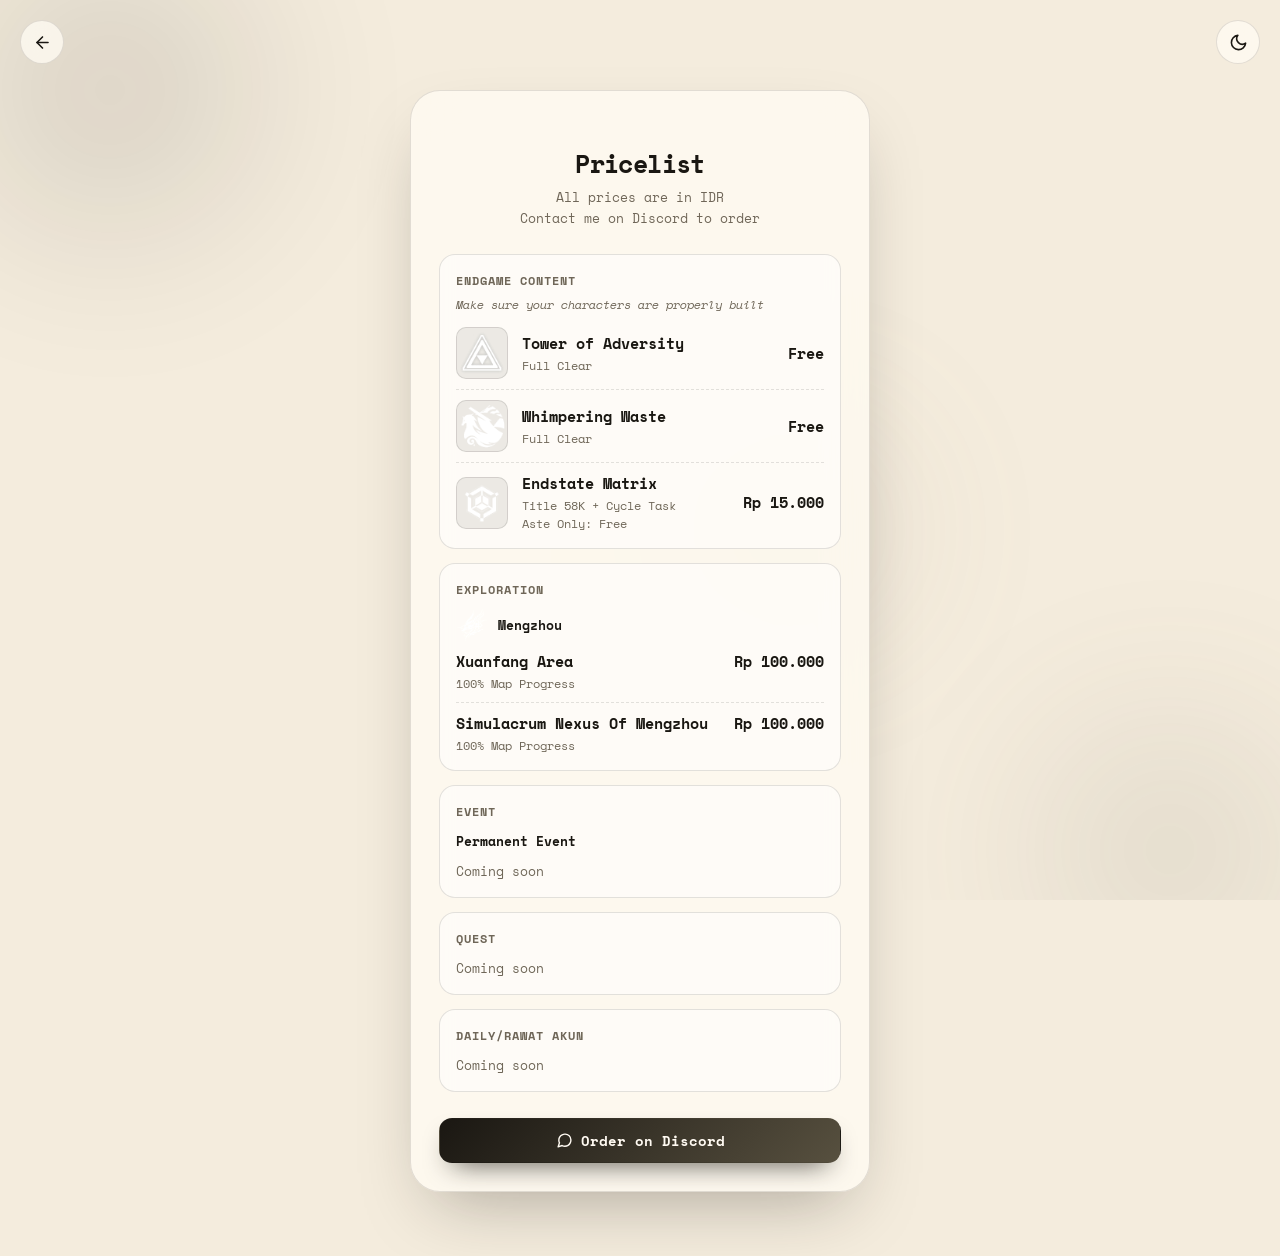
==== pricelist.html @ aac31db9 "Added new page and some fixes" ====
<!DOCTYPE html>
<html lang="en" data-theme="dark">
<head>
  <meta charset="UTF-8">
  <meta name="viewport" content="width=device-width, initial-scale=1.0, viewport-fit=cover">
  <title>Pricelist | Cruzer</title>
  <meta name="description" content="Cruzer piloting service pricelist. All prices in IDR.">
  <meta property="og:type" content="website">
  <meta property="og:title" content="Pricelist | Cruzer">
  <meta property="og:description" content="Cruzer piloting service pricelist. All prices in IDR.">
  <meta name="twitter:card" content="summary">
  <meta name="theme-color" content="#f4ecdd" media="(prefers-color-scheme: light)">
  <meta name="theme-color" content="#0d0b09" media="(prefers-color-scheme: dark)">
  <link rel="icon" href="data:image/svg+xml,%3Csvg xmlns='http://www.w3.org/2000/svg' viewBox='0 0 24 24' fill='none' stroke='%231a1712' stroke-width='2' stroke-linecap='round' stroke-linejoin='round'%3E%3Cpath d='M10 13a5 5 0 0 0 7.54.54l3-3a5 5 0 0 0-7.07-7.07l-1.72 1.71'/%3E%3Cpath d='M14 11a5 5 0 0 0-7.54-.54l-3 3a5 5 0 0 0 7.07 7.07l1.71-1.71'/%3E%3C/svg%3E">
  <link rel="preconnect" href="https://fonts.googleapis.com">
  <link rel="preconnect" href="https://fonts.gstatic.com" crossorigin>
  <link href="https://fonts.googleapis.com/css2?family=Space+Mono:wght@400;700&display=swap" rel="stylesheet">
  <link rel="stylesheet" href="styles.css">
  <script src="profile.js"></script>
  <script src="pricelist.js"></script>
  <script>
    (function () {
      try {
        var saved = localStorage.getItem("linkhub.theme");
        var preferred = window.matchMedia("(prefers-color-scheme: light)").matches ? "light" : "dark";
        var configured = window.PROFILE && window.PROFILE.theme;
        var fallback = configured === "light" || configured === "dark" ? configured : preferred;
        document.documentElement.dataset.theme = saved === "light" || saved === "dark" ? saved : fallback;
      } catch (error) {}
    })();
  </script>
</head>
<body>
  <div class="bg-blobs" aria-hidden="true">
    <span class="blob blob-1"></span>
    <span class="blob blob-2"></span>
    <span class="blob blob-3"></span>
  </div>

  <a id="backBtn" class="back-btn" href="index.html" aria-label="Back to profile" title="Back"></a>
  <button id="themeToggle" class="theme-toggle" type="button" aria-label="Toggle color theme"></button>

  <main class="card">
    <header class="profile">
      <h1 id="priceTitle" class="name">Pricelist</h1>
      <p id="priceNote" class="bio"></p>
    </header>

    <div id="priceGroups" class="price-groups"></div>

    <footer class="actions">
      <a id="orderBtn" class="btn action-btn" target="_blank" rel="noopener noreferrer" hidden></a>
    </footer>
  </main>

  <dialog id="preview" class="preview" aria-label="Service preview">
    <figure>
      <img id="previewImg" alt="">
      <figcaption id="previewCaption"></figcaption>
    </figure>
  </dialog>

  <script src="pricelist-page.js"></script>
</body>
</html>
---- styles.css ----
﻿:root {
  color-scheme: dark;
  --bg: #0d0b09;
  --card: rgba(25, 23, 19, 0.76);
  --dialog-bg: #1a1712;
  --text: #f5eddd;
  --muted: #b4a994;
  --border: rgba(245, 237, 221, 0.12);
  --surface: rgba(245, 237, 221, 0.07);
  --surface-hover: rgba(245, 237, 221, 0.13);
  --accent: #f5eddd;
  --accent-2: #b6a98f;
  --accent-soft: rgba(245, 237, 221, 0.1);
  --accent-contrast: #14110d;
  --shadow: 0 30px 80px -20px rgba(0, 0, 0, 0.8);
  --ring: rgba(245, 237, 221, 0.3);
  --blob-opacity: 0.28;
  --blob-a: #f5eddd;
  --blob-b: #c9bca4;
  --blob-c: #8a806d;
  --page-x: 20px;
  --page-top: clamp(64px, 10vh, 112px);
  --page-bottom: 64px;
}

:root[data-theme="light"] {
  color-scheme: light;
  --bg: #f4ecdd;
  --card: rgba(255, 251, 243, 0.78);
  --dialog-bg: #fffaf2;
  --text: #1a1712;
  --muted: #6f6658;
  --border: rgba(26, 23, 18, 0.12);
  --surface: rgba(255, 255, 255, 0.55);
  --surface-hover: #fffdf8;
  --accent: #1a1712;
  --accent-2: #57503f;
  --accent-soft: rgba(26, 23, 18, 0.08);
  --accent-contrast: #fffaf2;
  --shadow: 0 30px 70px -25px rgba(35, 30, 22, 0.35);
  --ring: rgba(26, 23, 18, 0.22);
  --blob-opacity: 0.16;
  --blob-a: #1a1712;
  --blob-b: #6b6152;
  --blob-c: #a89c88;
}

* {
  box-sizing: border-box;
}

[hidden] {
  display: none !important;
}

html {
  -webkit-text-size-adjust: 100%;
}

body {
  margin: 0;
  min-height: 100vh;
  min-height: 100svh;
  display: grid;
  /* One column capped at the screen width. Without this the column grows to fit the
     longest link label (they don't wrap), pushing the card off the right edge on phones. */
  grid-template-columns: minmax(0, 1fr);
  /* Top-aligned, then pushed down by --center-top (set in script.js from the card's
     collapsed height) so it looks centered but doesn't shift when a preview expands. */
  align-items: start;
  justify-items: center;
  padding: calc(max(var(--page-top), var(--center-top, 0px)) + env(safe-area-inset-top))
    calc(var(--page-x) + env(safe-area-inset-right))
    calc(var(--page-bottom) + env(safe-area-inset-bottom))
    calc(var(--page-x) + env(safe-area-inset-left));
  background: var(--bg);
  color: var(--text);
  font-family: "Space Mono", ui-monospace, "Cascadia Mono", "Segoe UI Mono", monospace;
  overflow-x: hidden;
  transition: background-color 0.35s ease, color 0.35s ease;
}

button,
input,
select,
textarea {
  font: inherit;
  color: inherit;
}

.icon {
  width: 20px;
  height: 20px;
  flex: none;
}

.bg-blobs {
  position: fixed;
  inset: 0;
  z-index: -1;
  overflow: hidden;
  pointer-events: none;
}

.blob {
  position: absolute;
  display: block;
  border-radius: 50%;
  filter: blur(80px);
  opacity: var(--blob-opacity);
  animation: drift 18s ease-in-out infinite alternate;
  will-change: transform;
}

.blob-1 {
  width: 460px;
  height: 460px;
  top: -140px;
  left: -120px;
  background: radial-gradient(circle, var(--blob-a), transparent 68%);
}

.blob-2 {
  width: 420px;
  height: 420px;
  bottom: -160px;
  right: -100px;
  background: radial-gradient(circle, var(--blob-b), transparent 68%);
  animation-delay: -6s;
}

.blob-3 {
  width: 340px;
  height: 340px;
  top: 40%;
  right: 25%;
  background: radial-gradient(circle, var(--blob-c), transparent 70%);
  animation-delay: -12s;
}

@keyframes drift {
  from {
    transform: translate3d(0, 0, 0) scale(1);
  }
  to {
    transform: translate3d(30px, -40px, 0) scale(1.12);
  }
}

.theme-toggle {
  position: fixed;
  top: calc(20px + env(safe-area-inset-top));
  right: calc(20px + env(safe-area-inset-right));
  z-index: 20;
  width: 44px;
  height: 44px;
  display: grid;
  place-items: center;
  border-radius: 50%;
  border: 1px solid var(--border);
  background: var(--card);
  color: var(--text);
  cursor: pointer;
  backdrop-filter: blur(14px);
  -webkit-backdrop-filter: blur(14px);
  transition: transform 0.2s ease, background-color 0.2s ease, border-color 0.2s ease;
}

.theme-toggle .icon {
  width: 19px;
  height: 19px;
}

/* Pricelist page */
.back-btn {
  position: fixed;
  top: calc(20px + env(safe-area-inset-top));
  left: calc(20px + env(safe-area-inset-left));
  z-index: 20;
  width: 44px;
  height: 44px;
  display: grid;
  place-items: center;
  border-radius: 50%;
  border: 1px solid var(--border);
  background: var(--card);
  color: var(--text);
  backdrop-filter: blur(14px);
  -webkit-backdrop-filter: blur(14px);
  -webkit-tap-highlight-color: transparent;
  transition: transform 0.2s ease, border-color 0.2s ease;
}

.back-btn .icon {
  width: 19px;
  height: 19px;
}

.back-btn:focus-visible {
  outline: 2px solid var(--accent);
  outline-offset: 3px;
}

.back-btn:active {
  transform: scale(0.97);
}

.price-groups {
  display: flex;
  flex-direction: column;
  gap: 14px;
  margin-top: 26px;
}

.price-group {
  padding: 16px;
  border-radius: 16px;
  border: 1px solid var(--border);
  background: var(--surface);
  animation: rise 0.45s cubic-bezier(0.22, 1, 0.36, 1) both;
  animation-delay: calc(var(--i, 0) * 55ms);
}

.price-group-name {
  margin: 0 0 10px;
  font-size: 0.78rem;
  font-weight: 700;
  letter-spacing: 0.08em;
  text-transform: uppercase;
  color: var(--muted);
}

.price-group-note {
  margin: -4px 0 12px;
  font-size: 0.78rem;
  font-style: italic;
  line-height: 1.5;
  color: var(--muted);
}

.price-rows {
  margin: 0;
  padding: 0;
  list-style: none;
}

.price-row {
  display: flex;
  align-items: baseline;
  justify-content: space-between;
  gap: 14px;
  padding: 10px 0;
  border-top: 1px dashed var(--border);
}

.price-row:first-child {
  border-top: 0;
  padding-top: 0;
}

.price-row:last-child {
  padding-bottom: 0;
}

.price-info {
  display: flex;
  flex-direction: column;
  gap: 2px;
  min-width: 0;
}

.price-name {
  font-size: 0.92rem;
  font-weight: 700;
  overflow-wrap: anywhere;
}

.price-item-note {
  font-size: 0.76rem;
  color: var(--muted);
  overflow-wrap: anywhere;
}

.price-value {
  flex: none;
  margin-left: auto;
  font-size: 0.92rem;
  font-weight: 700;
  white-space: nowrap;
}

.price-row:has(.price-thumb) {
  align-items: center;
}

.price-thumb {
  flex: none;
  width: 52px;
  height: 52px;
  padding: 0;
  border-radius: 10px;
  border: 1px solid var(--border);
  background: var(--accent-soft);
  overflow: hidden;
  cursor: zoom-in;
  -webkit-tap-highlight-color: transparent;
  transition: transform 0.2s ease, border-color 0.2s ease;
}

.price-thumb img {
  display: block;
  width: 100%;
  height: 100%;
  object-fit: cover;
}

.price-thumb:focus-visible {
  outline: 2px solid var(--accent);
  outline-offset: 2px;
}

.price-thumb:active {
  transform: scale(0.96);
}

.price-subgroup {
  margin-top: 14px;
  padding-top: 12px;
  border-top: 1px solid var(--border);
}

.price-subgroup-name {
  display: flex;
  align-items: center;
  gap: 10px;
  margin: 0 0 10px;
  font-size: 0.82rem;
  font-weight: 700;
}

.price-subgroup-img {
  flex: none;
  width: 32px;
  height: 32px;
  object-fit: contain;
}

/* Sub-categories sit straight under the category title when it has no services of its own. */
.price-group-name + .price-subgroup,
.price-group-note + .price-subgroup {
  margin-top: 0;
  padding-top: 0;
  border-top: 0;
}

.price-empty {
  margin: 0;
  font-size: 0.82rem;
  color: var(--muted);
}

.preview {
  max-width: min(92vw, 720px);
  max-height: 90vh;
  padding: 0;
  border: 0;
  background: transparent;
  color: #f5eddd;
  cursor: zoom-out;
}

.preview::backdrop {
  background: rgba(0, 0, 0, 0.78);
}

.preview figure {
  margin: 0;
}

.preview img {
  display: block;
  max-width: 100%;
  max-height: calc(90vh - 40px);
  margin: 0 auto;
  border-radius: 14px;
}

.preview figcaption {
  margin-top: 10px;
  text-align: center;
  font-size: 0.88rem;
  font-weight: 700;
}

.actions .action-btn {
  text-decoration: none;
}

@media (hover: hover) and (pointer: fine) {
  .back-btn:hover {
    transform: translateX(-2px) scale(1.06);
    border-color: var(--accent);
  }

  .price-thumb:hover {
    transform: scale(1.05);
    border-color: var(--ring);
  }
}

@media (hover: none) {
  .back-btn {
    backdrop-filter: none;
    -webkit-backdrop-filter: none;
  }
}

.card {
  position: relative;
  width: min(100%, 460px);
  padding: 40px 28px 28px;
  border-radius: 30px;
  border: 1px solid var(--border);
  background: var(--card);
  box-shadow: var(--shadow);
  backdrop-filter: blur(22px);
  -webkit-backdrop-filter: blur(22px);
  animation: rise 0.6s cubic-bezier(0.22, 1, 0.36, 1) both;
  overflow: visible;
}

@keyframes rise {
  from {
    opacity: 0;
    transform: translateY(18px);
  }
  to {
    opacity: 1;
    transform: translateY(0);
  }
}

.profile {
  display: flex;
  flex-direction: column;
  align-items: center;
  text-align: center;
}

.avatar {
  width: 104px;
  height: 104px;
  border-radius: 50%;
  object-fit: cover;
  background: var(--surface);
  box-shadow: 0 0 0 4px var(--surface), 0 14px 34px -10px rgba(0, 0, 0, 0.55), 0 0 42px var(--ring);
  animation: pop 0.5s ease both 0.1s;
}

@keyframes pop {
  from {
    opacity: 0;
    transform: scale(0.85);
  }
  to {
    opacity: 1;
    transform: scale(1);
  }
}

.name {
  max-width: 100%;
  margin: 18px 0 0;
  font-size: 1.55rem;
  font-weight: 700;
  letter-spacing: -0.025em;
  line-height: 1.2;
  overflow-wrap: anywhere;
}

.bio {
  max-width: min(34ch, 100%);
  margin: 8px 0 0;
  font-size: 0.84rem;
  line-height: 1.55;
  color: var(--muted);
  overflow-wrap: anywhere;
}

.bio:empty {
  display: none;
}

.socials {
  display: flex;
  flex-wrap: wrap;
  justify-content: center;
  gap: 10px;
  margin: 22px 0 26px;
  min-height: 42px;
}

.socials:empty {
  display: none;
}

.social-btn {
  width: 42px;
  height: 42px;
  display: grid;
  place-items: center;
  border-radius: 50%;
  border: 1px solid var(--border);
  background: var(--surface);
  color: var(--text);
  text-decoration: none;
  transition: transform 0.2s ease, background 0.2s ease, color 0.2s ease, border-color 0.2s ease,
    box-shadow 0.2s ease;
}

.social-btn .icon {
  width: 18px;
  height: 18px;
}

.links {
  display: flex;
  flex-direction: column;
  gap: 12px;
  min-height: 10px;
  overflow: visible;
}

.link-item {
  display: flex;
  flex-direction: column;
  align-items: stretch;
  padding: 14px 16px;
  min-height: 64px;
  border-radius: 16px;
  border: 1px solid var(--border);
  background: var(--surface);
  color: var(--text);
  text-decoration: none;
  font-size: 0.97rem;
  font-weight: 600;
  transition: transform 0.2s ease, background-color 0.2s ease, border-color 0.2s ease,
    box-shadow 0.2s ease;
  animation: rise 0.45s cubic-bezier(0.22, 1, 0.36, 1) both;
  animation-delay: calc(var(--i, 0) * 55ms);
  cursor: pointer;
  position: relative;
  overflow: visible;
  z-index: 1;
}

.link-main {
  display: flex;
  align-items: center;
  gap: 14px;
  flex-shrink: 0;
  order: 1;
  min-height: 36px;
}

.link-icon {
  width: 36px;
  height: 36px;
  display: grid;
  place-items: center;
  border-radius: 11px;
  background: var(--accent-soft);
  color: var(--accent);
  flex: 0 0 36px;
}

.link-icon .icon {
  width: 18px;
  height: 18px;
}

.link-label {
  flex: 1;
  min-width: 0;
  line-height: 1.35;
  overflow-wrap: anywhere;
}

.link-arrow {
  color: var(--muted);
  opacity: 0.55;
  transition: transform 0.2s ease, opacity 0.2s ease;
}

.link-sublinks {
  display: flex;
  flex-direction: row;
  flex-wrap: wrap;
  gap: 8px;
  margin-top: 0;
  order: 2;
  width: 100%;
  max-height: 0;
  overflow: hidden;
  opacity: 0;
  pointer-events: none;
  transition: max-height 0.3s ease, opacity 0.25s ease, margin-top 0.3s ease;
}

.link-sub {
  display: flex;
  align-items: center;
  justify-content: center;
  flex: 1 1 120px;
  min-height: 40px;
  padding: 8px 10px;
  border-radius: 10px;
  border: 1px solid var(--border);
  background: var(--surface);
  color: var(--text);
  text-decoration: none;
  font-size: 0.88rem;
  font-weight: 600;
  transition: transform 0.2s ease, background 0.2s ease, border-color 0.2s ease, box-shadow 0.2s ease;
  position: relative;
}

.link-item.has-sublinks.is-open .link-sublinks {
  max-height: 200px;
  margin-top: 10px;
  opacity: 1;
  overflow: visible;
  pointer-events: auto;
}

@media (hover: hover) and (pointer: fine) {
  .link-item.has-sublinks:hover .link-sublinks {
    max-height: 200px;
    margin-top: 10px;
    opacity: 1;
    overflow: visible;
    pointer-events: auto;
  }
}

.link-media {
  display: grid;
  grid-template-rows: 0fr;
  margin-top: 0;
  margin-bottom: 0;
  opacity: 0;
  /* Hidden after the close animation finishes, so a collapsed GIF isn't painted every frame. */
  visibility: hidden;
  transition: grid-template-rows 0.4s cubic-bezier(0.22, 1, 0.36, 1), opacity 0.25s ease,
    margin-top 0.4s cubic-bezier(0.22, 1, 0.36, 1),
    margin-bottom 0.4s cubic-bezier(0.22, 1, 0.36, 1),
    visibility 0s linear 0.4s;
  order: 3;
}

.link-media-inner {
  min-height: 0;
  overflow: hidden;
  border-radius: 12px;
}

.link-media img {
  display: block;
  width: 100%;
  height: auto;
  border-radius: 12px;
  border: 1px solid var(--border);
}

.link-item.is-open .link-media,
.link-item.has-media:focus-visible .link-media {
  grid-template-rows: 1fr;
  margin-top: 10px;
  margin-bottom: 0;
  opacity: 1;
  visibility: visible;
  transition-delay: 0s;
}

@media (hover: hover) and (pointer: fine) {
  .link-item.has-media:hover .link-media {
    grid-template-rows: 1fr;
    margin-top: 10px;
    margin-bottom: 0;
    opacity: 1;
    visibility: visible;
    transition-delay: 0s;
  }
}

.link-item.has-media .link-media {
  display: grid;
}

.link-item.has-sublinks .link-media {
  display: grid;
}

.link-item.is-open .link-arrow {
  opacity: 1;
}

.link-item.has-sublinks.is-open .link-arrow {
  transform: rotate(180deg);
}

.empty-state {
  padding: 26px 16px;
  text-align: center;
  font-size: 0.9rem;
  color: var(--muted);
  border: 1px dashed var(--border);
  border-radius: 16px;
}

.actions {
  display: flex;
  gap: 10px;
  margin-top: 26px;
}

.btn {
  display: inline-flex;
  align-items: center;
  justify-content: center;
  gap: 8px;
  padding: 11px 16px;
  border-radius: 13px;
  border: 1px solid transparent;
  font-size: 0.9rem;
  font-weight: 600;
  cursor: pointer;
  transition: transform 0.2s ease, filter 0.2s ease, background-color 0.2s ease,
    border-color 0.2s ease, color 0.2s ease, box-shadow 0.2s ease;
}

.btn .icon {
  width: 17px;
  height: 17px;
}

.action-btn {
  flex: 1;
  background: linear-gradient(135deg, var(--accent), var(--accent-2));
  border-color: transparent;
  color: var(--accent-contrast);
  box-shadow: 0 12px 28px -14px var(--accent);
}

/* Shared interaction states — every button gets the same focus ring and press feedback.
   Hover effects only apply on devices that can hover, so they don't stick after a tap. */
.theme-toggle,
.social-btn,
.link-item,
.link-sub,
.btn {
  -webkit-tap-highlight-color: transparent;
  touch-action: manipulation;
}

@media (pointer: coarse) {
  .link-sub {
    min-height: 44px;
  }
}

.theme-toggle:focus-visible,
.social-btn:focus-visible,
.link-item:focus-visible,
.link-sub:focus-visible,
.btn:focus-visible {
  outline: 2px solid var(--accent);
  outline-offset: 3px;
}

.link-item:focus-visible {
  z-index: 5;
}

.theme-toggle:active,
.social-btn:active,
.link-sub:active,
.btn:active {
  transform: scale(0.97);
}

.link-item:active:not(:has(.link-sub:active)) {
  transform: scale(0.99);
}

@media (hover: hover) and (pointer: fine) {
  .theme-toggle:hover {
    transform: rotate(-12deg) scale(1.06);
    border-color: var(--accent);
  }

  .social-btn:hover {
    transform: translateY(-3px);
    background: linear-gradient(135deg, var(--accent), var(--accent-2));
    border-color: transparent;
    color: var(--accent-contrast);
    box-shadow: 0 10px 24px -8px var(--accent);
  }

  .link-item:hover {
    z-index: 5;
    transform: translateY(-2px);
    background: var(--surface-hover);
    border-color: var(--ring);
    box-shadow: 0 12px 26px -14px rgba(0, 0, 0, 0.8);
  }

  .link-item:hover .link-arrow {
    opacity: 1;
    transform: translate(2px, -2px);
  }

  .link-item.has-sublinks:hover .link-arrow {
    transform: rotate(180deg);
  }

  .link-sub:hover {
    transform: translateY(-2px) scale(1.02);
    background: var(--surface-hover);
    border-color: var(--ring);
    box-shadow: 0 12px 26px -14px rgba(0, 0, 0, 0.9);
  }

  .action-btn:hover {
    transform: translateY(-2px);
    filter: brightness(1.06);
    box-shadow: 0 16px 32px -14px var(--accent);
  }

  .theme-toggle:active,
  .social-btn:active,
  .link-sub:active,
  .btn:active {
    transform: scale(0.97);
  }

  .link-item:active:not(:has(.link-sub:active)) {
    transform: scale(0.99);
  }
}

.toast {
  position: fixed;
  bottom: calc(26px + env(safe-area-inset-bottom));
  left: 50%;
  z-index: 100;
  max-width: calc(100vw - 32px);
  padding: 11px 18px;
  text-align: center;
  border-radius: 999px;
  border: 1px solid var(--border);
  background: var(--dialog-bg);
  color: var(--text);
  font-size: 0.85rem;
  font-weight: 500;
  box-shadow: 0 16px 40px -12px rgba(0, 0, 0, 0.6);
  opacity: 0;
  transform: translate(-50%, 16px);
  pointer-events: none;
  transition: opacity 0.25s ease, transform 0.25s ease;
}

.toast.show {
  opacity: 1;
  transform: translate(-50%, 0);
}

@media (max-width: 480px) {
  :root {
    --page-x: 16px;
    --page-top: 76px;
    --page-bottom: 40px;
  }

  .card {
    padding: 32px 20px 22px;
    border-radius: 26px;
  }

  .avatar {
    width: 92px;
    height: 92px;
  }

  .name {
    font-size: 1.38rem;
  }

  .bio {
    font-size: 0.82rem;
  }

  .socials {
    gap: 8px;
    margin: 20px 0 24px;
  }

  .links {
    gap: 10px;
  }

  .link-item {
    padding: 13px 14px;
    min-height: 60px;
  }

  .link-main {
    gap: 12px;
  }

  .actions {
    margin-top: 22px;
  }

  .btn {
    padding: 10px 13px;
  }
}

@media (max-width: 360px) {
  :root {
    --page-x: 12px;
    --page-top: 72px;
    --page-bottom: 28px;
  }

  .card {
    padding: 28px 16px 20px;
    border-radius: 22px;
  }

  .avatar {
    width: 84px;
    height: 84px;
  }

  .name {
    font-size: 1.25rem;
  }

  .bio {
    font-size: 0.78rem;
  }

  .socials {
    margin: 18px 0 22px;
  }

  .social-btn {
    width: 40px;
    height: 40px;
  }

  .link-item {
    padding: 12px;
    font-size: 0.92rem;
    min-height: 58px;
  }

  .link-main {
    gap: 11px;
  }

  .link-icon {
    width: 32px;
    height: 32px;
    flex: 0 0 32px;
    border-radius: 9px;
  }

  .actions {
    margin-top: 20px;
  }
}

/* Touch devices (phones/tablets): drop the expensive GPU effects.
   - backdrop-filter on the card has to re-blur the background on every scroll frame
     (the background is fixed, the card scrolls), which is the main cause of mobile lag.
   - The blobs are already soft radial gradients, so their extra blur filter and the
     drift animation add cost without changing the look much.
   The card is semi-transparent either way, so the blobs still show through. */
@media (hover: none) {
  .blob {
    animation: none;
    filter: none;
    will-change: auto;
  }

  .card,
  .theme-toggle {
    backdrop-filter: none;
    -webkit-backdrop-filter: none;
  }

  /* Open/close previews without animating their height. Height changes make the
     whole page re-layout on every frame; instead the size snaps and only a fade +
     short slide animate, which the GPU handles without touching layout. */
  .link-media,
  .link-sublinks {
    transform: translateY(-6px);
    transition: opacity 0.2s ease, transform 0.25s cubic-bezier(0.22, 1, 0.36, 1),
      visibility 0s linear 0.2s;
  }

  .link-item.is-open .link-media,
  .link-item.has-media:focus-visible .link-media,
  .link-item.has-sublinks.is-open .link-sublinks {
    transform: none;
    transition-delay: 0s;
  }
}

@media (prefers-reduced-motion: reduce) {
  *,
  *::before,
  *::after {
    animation-duration: 0.01ms !important;
    animation-iteration-count: 1 !important;
    transition-duration: 0.01ms !important;
  }
}
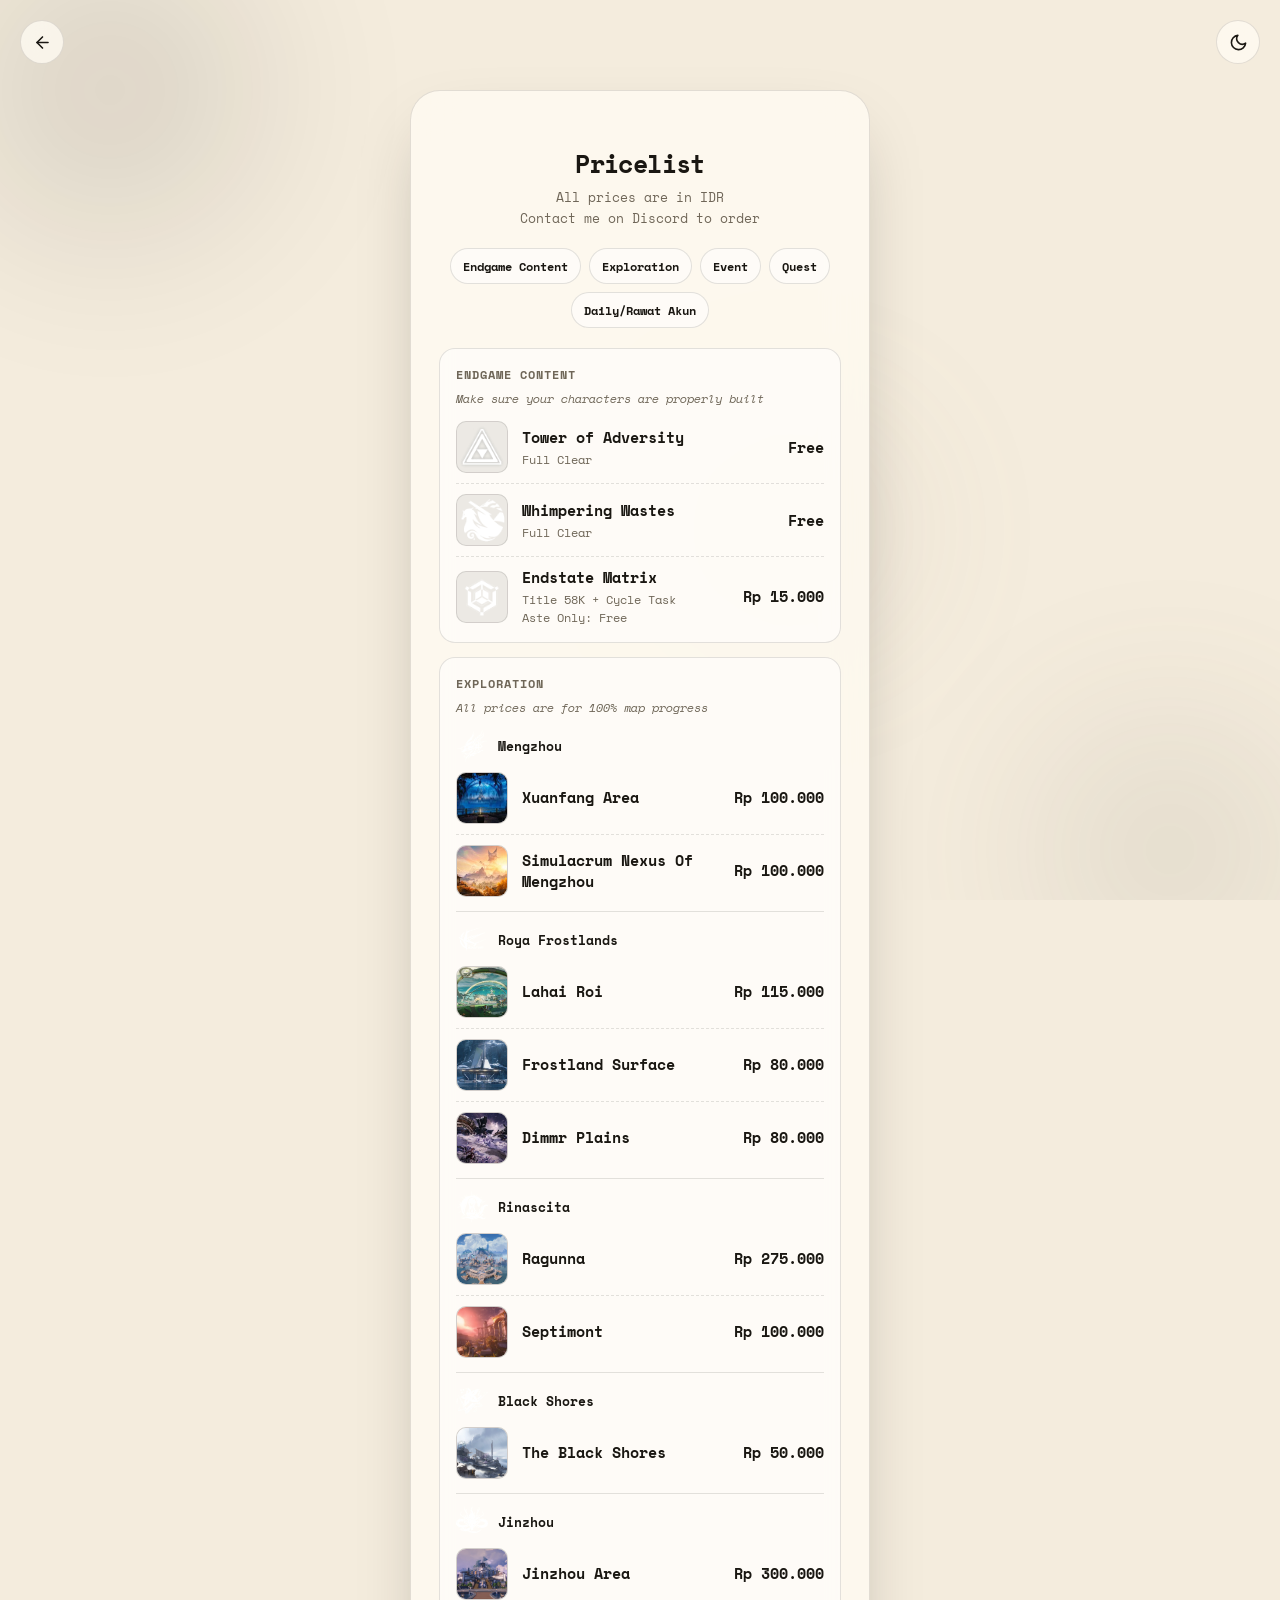
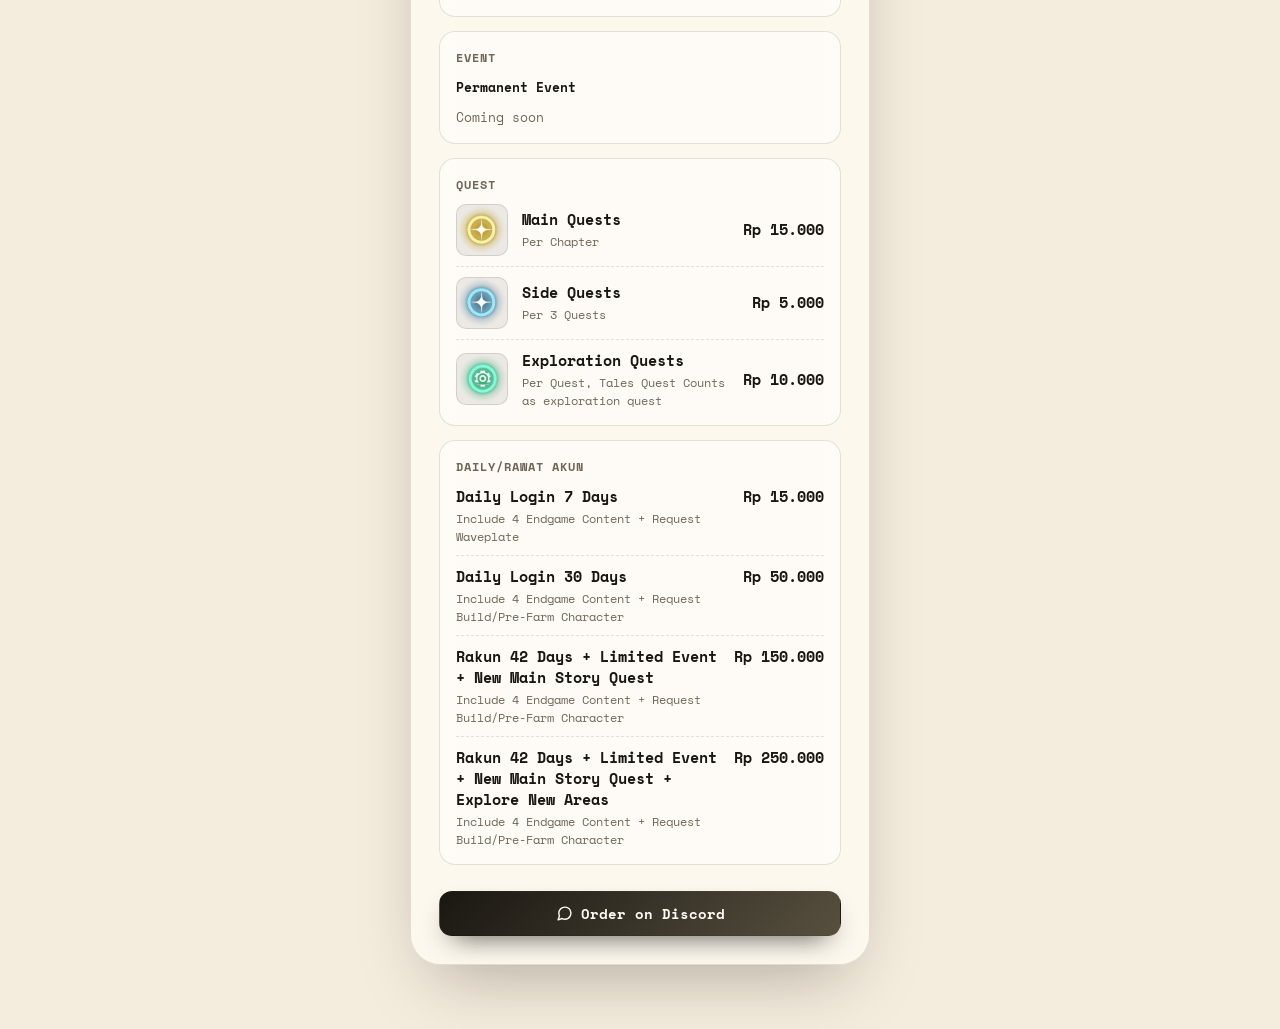
==== commit 9dbbbbf5: "added a jump button on mobile" ====
--- a/pricelist.html
+++ b/pricelist.html
@@ -46,6 +46,8 @@
       <p id="priceNote" class="bio"></p>
     </header>
 
+    <nav id="priceJump" class="price-jump" aria-label="Jump to category" hidden></nav>
+
     <div id="priceGroups" class="price-groups"></div>
 
     <footer class="actions">
--- a/styles.css
+++ b/styles.css
@@ -205,14 +205,62 @@
   transform: scale(0.97);
 }
 
+.price-jump {
+  display: flex;
+  flex-wrap: wrap;
+  justify-content: center;
+  gap: 8px;
+  margin-top: 20px;
+}
+
+.price-jump-chip {
+  display: inline-flex;
+  align-items: center;
+  min-height: 36px;
+  padding: 6px 12px;
+  border-radius: 999px;
+  border: 1px solid var(--border);
+  background: var(--surface);
+  color: var(--text);
+  text-decoration: none;
+  font-size: 0.76rem;
+  font-weight: 700;
+  -webkit-tap-highlight-color: transparent;
+  transition: transform 0.2s ease, background-color 0.2s ease, border-color 0.2s ease;
+}
+
+.price-jump-chip:focus-visible {
+  outline: 2px solid var(--accent);
+  outline-offset: 2px;
+}
+
+.price-jump-chip:active {
+  transform: scale(0.96);
+}
+
+@media (hover: hover) and (pointer: fine) {
+  .price-jump-chip:hover {
+    background: var(--surface-hover);
+    border-color: var(--ring);
+  }
+}
+
+@media (prefers-reduced-motion: no-preference) {
+  html:has(.price-jump) {
+    scroll-behavior: smooth;
+  }
+}
+
 .price-groups {
   display: flex;
   flex-direction: column;
   gap: 14px;
-  margin-top: 26px;
+  margin-top: 20px;
 }
 
 .price-group {
+  /* When a jump button scrolls here, stop below the fixed back/theme buttons. */
+  scroll-margin-top: calc(80px + env(safe-area-inset-top));
   padding: 16px;
   border-radius: 16px;
   border: 1px solid var(--border);
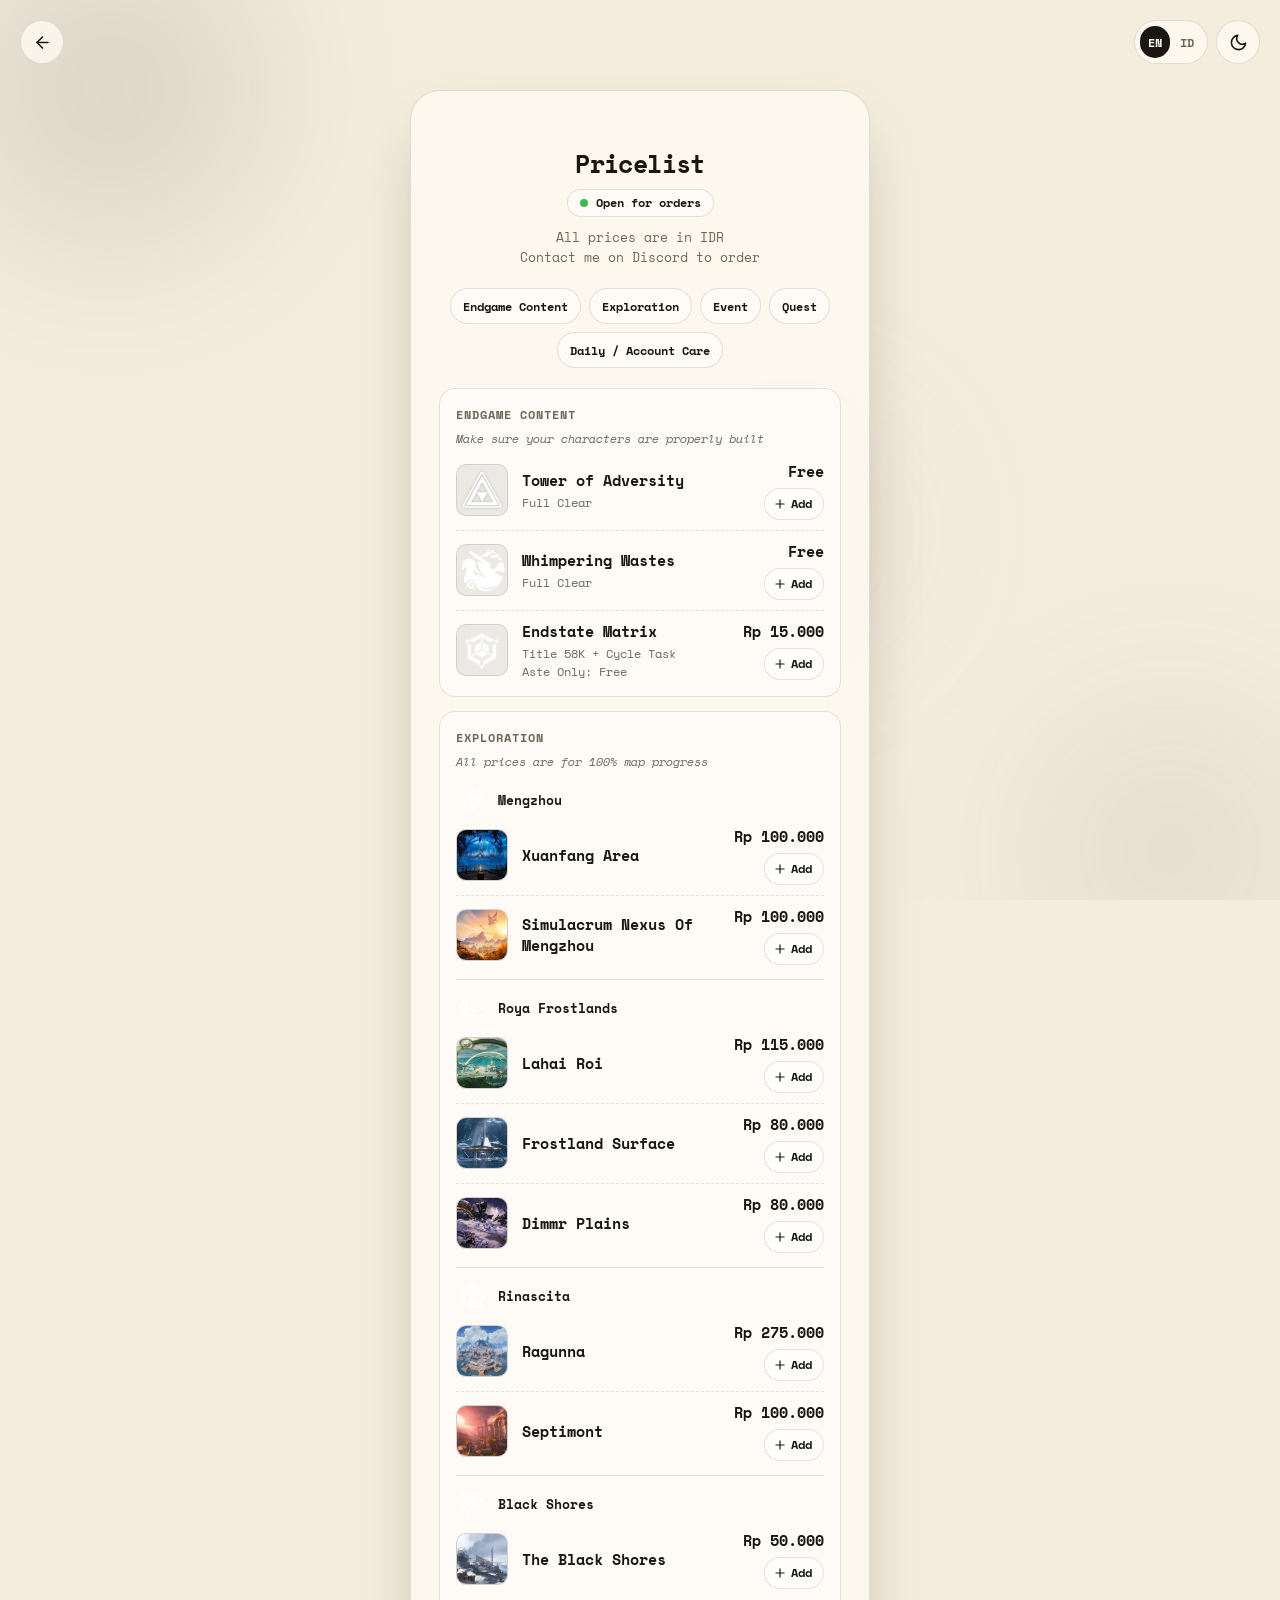
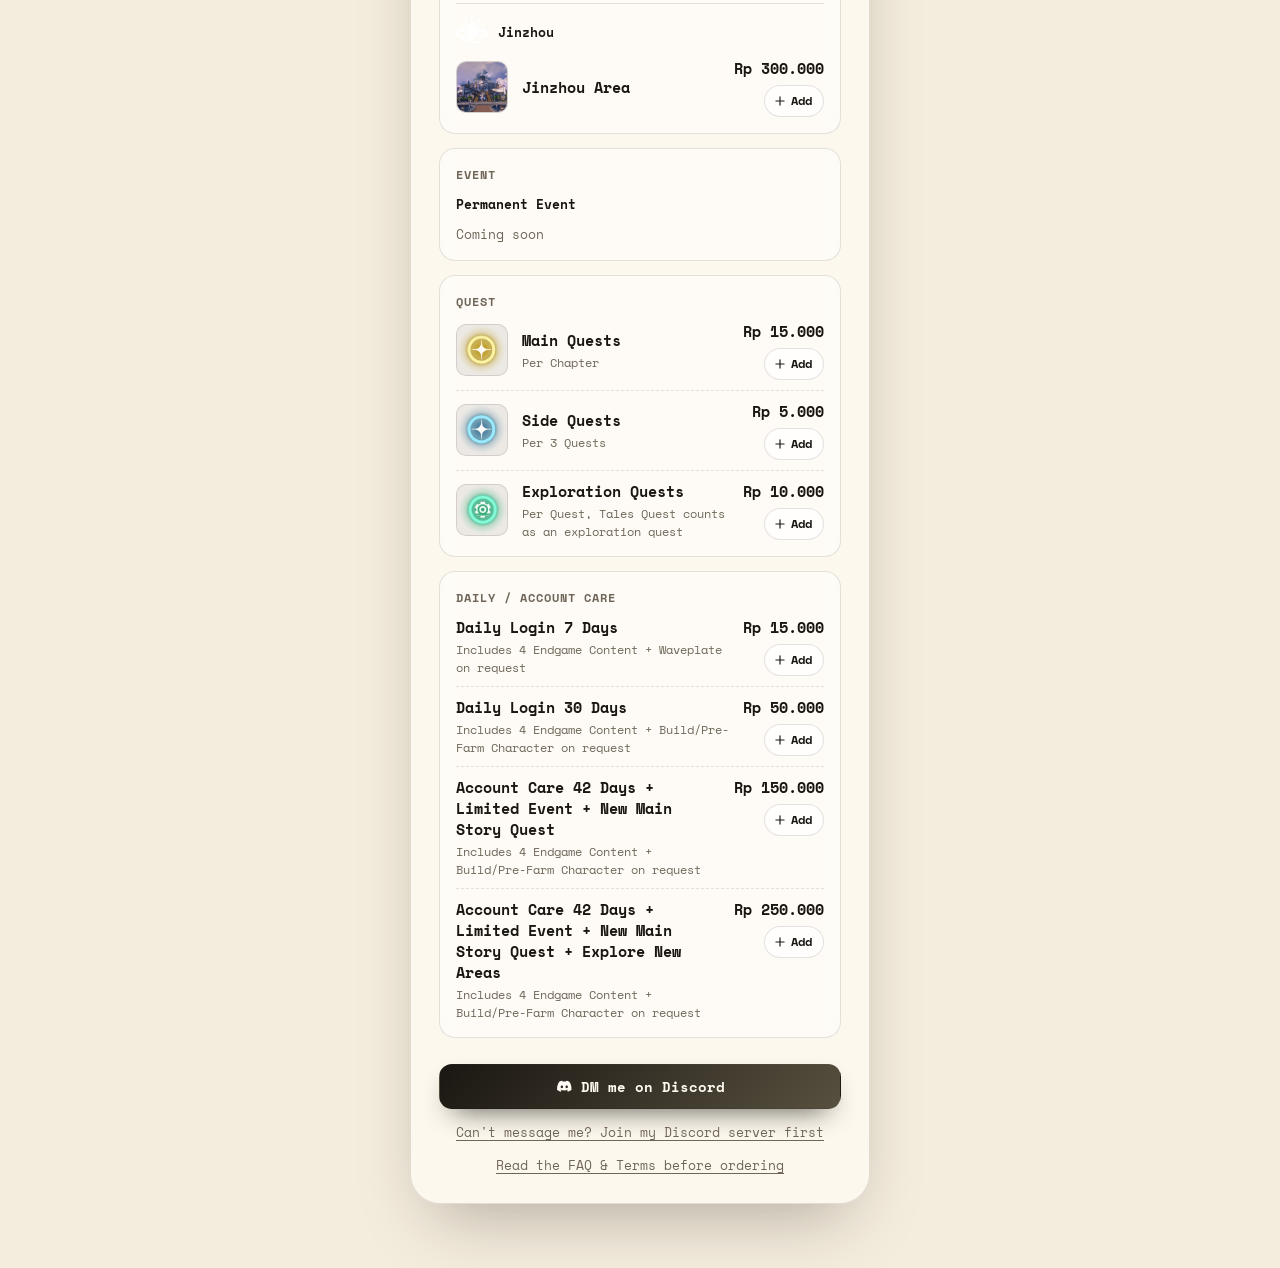
==== commit 621d7363: "overhaul update" ====
--- a/pricelist.html
+++ b/pricelist.html
@@ -17,6 +17,7 @@
   <link href="https://fonts.googleapis.com/css2?family=Space+Mono:wght@400;700&display=swap" rel="stylesheet">
   <link rel="stylesheet" href="styles.css">
   <script src="profile.js"></script>
+  <script src="i18n.js"></script>
   <script src="pricelist.js"></script>
   <script>
     (function () {
@@ -37,12 +38,13 @@
     <span class="blob blob-3"></span>
   </div>
 
-  <a id="backBtn" class="back-btn" href="index.html" aria-label="Back to profile" title="Back"></a>
+  <a id="backBtn" class="back-btn" href="index.html" aria-label="Back to profile" title="Back" data-i18n-label="back"></a>
   <button id="themeToggle" class="theme-toggle" type="button" aria-label="Toggle color theme"></button>
 
   <main class="card">
     <header class="profile">
       <h1 id="priceTitle" class="name">Pricelist</h1>
+      <p id="status" class="status" hidden></p>
       <p id="priceNote" class="bio"></p>
     </header>
 
@@ -53,6 +55,7 @@
     <footer class="actions">
       <a id="orderBtn" class="btn action-btn" target="_blank" rel="noopener noreferrer" hidden></a>
     </footer>
+    <p class="page-links"><a href="faq.html" data-i18n="readFaq">Read the FAQ &amp; Terms before ordering</a></p>
   </main>
 
   <dialog id="preview" class="preview" aria-label="Service preview">
@@ -62,6 +65,17 @@
     </figure>
   </dialog>
 
+  <div id="orderBar" class="order-bar" role="region" aria-label="Your order" data-i18n-label="yourOrder" hidden>
+    <div class="order-summary">
+      <span id="orderCount"></span>
+      <strong id="orderTotal"></strong>
+    </div>
+    <button id="orderClear" class="order-clear" type="button" data-i18n="clear">Clear</button>
+    <button id="orderCopy" class="btn action-btn" type="button"></button>
+  </div>
+
+  <div id="toast" class="toast" role="status" aria-live="polite"></div>
+
   <script src="pricelist-page.js"></script>
 </body>
 </html>
--- a/styles.css
+++ b/styles.css
@@ -171,6 +171,137 @@
   height: 19px;
 }
 
+/* EN / ID switch, sits left of the theme button (added by i18n.js) */
+.lang-toggle {
+  position: fixed;
+  top: calc(20px + env(safe-area-inset-top));
+  right: calc(72px + env(safe-area-inset-right));
+  z-index: 20;
+  height: 44px;
+  display: inline-flex;
+  align-items: center;
+  gap: 2px;
+  padding: 0 5px;
+  border-radius: 999px;
+  border: 1px solid var(--border);
+  background: var(--card);
+  color: var(--muted);
+  font-size: 0.72rem;
+  font-weight: 700;
+  cursor: pointer;
+  backdrop-filter: blur(14px);
+  -webkit-backdrop-filter: blur(14px);
+  -webkit-tap-highlight-color: transparent;
+  touch-action: manipulation;
+  transition: border-color 0.2s ease, transform 0.2s ease;
+}
+
+.lang-toggle span {
+  display: grid;
+  place-items: center;
+  min-width: 30px;
+  height: 32px;
+  padding: 0 6px;
+  border-radius: 999px;
+}
+
+.lang-toggle .is-current {
+  background: var(--accent);
+  color: var(--accent-contrast);
+}
+
+.lang-toggle:focus-visible {
+  outline: 2px solid var(--accent);
+  outline-offset: 3px;
+}
+
+.lang-toggle:active {
+  transform: scale(0.97);
+}
+
+@media (hover: hover) and (pointer: fine) {
+  .lang-toggle:hover {
+    border-color: var(--accent);
+  }
+}
+
+@media (hover: none) {
+  .lang-toggle {
+    backdrop-filter: none;
+    -webkit-backdrop-filter: none;
+  }
+}
+
+/* Queue page */
+.queue-stats {
+  display: grid;
+  grid-template-columns: 1fr 1fr;
+  gap: 10px;
+  margin-top: 20px;
+}
+
+.queue-stat {
+  display: flex;
+  flex-direction: column;
+  align-items: center;
+  gap: 2px;
+  padding: 12px 8px;
+  border-radius: 16px;
+  border: 1px solid var(--border);
+  background: var(--surface);
+}
+
+.queue-stat strong {
+  font-size: 1.5rem;
+  line-height: 1.2;
+}
+
+.queue-stat span {
+  font-size: 0.74rem;
+  color: var(--muted);
+}
+
+.queue-list .queue-row {
+  display: flex;
+  align-items: center;
+  gap: 12px;
+  padding: 9px 0;
+  border-top: 1px dashed var(--border);
+}
+
+.queue-list .queue-row:first-child {
+  border-top: 0;
+  padding-top: 0;
+}
+
+.queue-list .queue-row:last-child {
+  padding-bottom: 0;
+}
+
+.queue-pos {
+  flex: none;
+  width: 28px;
+  height: 28px;
+  display: grid;
+  place-items: center;
+  border-radius: 50%;
+  background: var(--accent-soft);
+  font-size: 0.78rem;
+  font-weight: 700;
+}
+
+.queue-list .queue-row:first-child .queue-pos {
+  background: var(--accent);
+  color: var(--accent-contrast);
+}
+
+.queue-done {
+  flex: none;
+  margin-left: auto;
+  color: #3fb950;
+  font-weight: 700;
+}
+
 /* Pricelist page */
 .back-btn {
   position: fixed;
@@ -337,6 +468,299 @@
   white-space: nowrap;
 }
 
+/* Order builder: price + Add / stepper stacked on the right of each row */
+.price-side {
+  flex: none;
+  margin-left: auto;
+  display: flex;
+  flex-direction: column;
+  align-items: flex-end;
+  gap: 6px;
+}
+
+/* Picked service: a soft rounded box drawn as a separate layer (::before) behind
+   the row, reaching 10px past the text on each side. Only its opacity animates, so
+   picking or clearing a service never changes the row's size or moves the text.
+   Its own and the next row's dashed divider fade out so they don't cut through it. */
+.price-rows .price-row {
+  position: relative;
+  isolation: isolate;
+  transition: border-color 0.2s ease;
+}
+
+.price-rows .price-row::before {
+  content: "";
+  position: absolute;
+  z-index: -1;
+  inset: -1px -10px 0;
+  border-radius: 14px;
+  background: var(--accent-soft);
+  box-shadow: inset 0 0 0 1px var(--border);
+  opacity: 0;
+  pointer-events: none;
+  transition: opacity 0.2s ease;
+}
+
+/* The first and last rows have no outer padding, so stretch the box past them a bit. */
+.price-rows .price-row:first-child::before {
+  top: -7px;
+}
+
+.price-rows .price-row:last-child::before {
+  bottom: -10px;
+}
+
+.price-rows .price-row.is-selected::before {
+  opacity: 1;
+}
+
+.price-rows .price-row.is-selected,
+.price-rows .price-row.is-selected + .price-row {
+  border-top-color: transparent;
+}
+
+.order-add,
+.order-step {
+  display: inline-flex;
+  align-items: center;
+  justify-content: center;
+  border: 1px solid var(--border);
+  background: var(--surface);
+  color: var(--text);
+  cursor: pointer;
+  -webkit-tap-highlight-color: transparent;
+  touch-action: manipulation;
+  transition: transform 0.2s ease, background-color 0.2s ease, border-color 0.2s ease;
+}
+
+.order-add {
+  gap: 4px;
+  min-height: 32px;
+  padding: 4px 11px 4px 8px;
+  border-radius: 999px;
+  font-size: 0.74rem;
+  font-weight: 700;
+}
+
+.order-add .icon,
+.order-step .icon {
+  width: 14px;
+  height: 14px;
+}
+
+.order-stepper {
+  display: inline-flex;
+  align-items: center;
+  gap: 2px;
+}
+
+.order-step {
+  width: 32px;
+  height: 32px;
+  padding: 0;
+  border-radius: 50%;
+}
+
+.order-count {
+  min-width: 22px;
+  text-align: center;
+  font-size: 0.86rem;
+  font-weight: 700;
+}
+
+.order-add:focus-visible,
+.order-step:focus-visible,
+.order-clear:focus-visible {
+  outline: 2px solid var(--accent);
+  outline-offset: 2px;
+}
+
+.order-add:active,
+.order-step:active {
+  transform: scale(0.94);
+}
+
+@media (pointer: coarse) {
+  .order-add {
+    min-height: 38px;
+  }
+
+  .order-step {
+    width: 38px;
+    height: 38px;
+  }
+}
+
+@media (hover: hover) and (pointer: fine) {
+  .order-add:hover,
+  .order-step:hover {
+    background: var(--surface-hover);
+    border-color: var(--ring);
+  }
+}
+
+.order-bar {
+  position: fixed;
+  left: 0;
+  right: 0;
+  bottom: calc(14px + env(safe-area-inset-bottom));
+  z-index: 30;
+  width: min(460px, calc(100vw - 2 * var(--page-x)));
+  margin: 0 auto;
+  display: flex;
+  align-items: center;
+  gap: 8px;
+  padding: 10px 10px 10px 16px;
+  border-radius: 18px;
+  border: 1px solid var(--border);
+  background: var(--dialog-bg);
+  box-shadow: 0 18px 44px -12px rgba(0, 0, 0, 0.65);
+  animation: rise 0.3s cubic-bezier(0.22, 1, 0.36, 1) both;
+}
+
+.order-summary {
+  flex: 1;
+  min-width: 0;
+  display: flex;
+  flex-direction: column;
+  line-height: 1.3;
+}
+
+.order-summary span {
+  font-size: 0.72rem;
+  color: var(--muted);
+}
+
+.order-summary strong {
+  font-size: 0.98rem;
+  white-space: nowrap;
+  overflow: hidden;
+  text-overflow: ellipsis;
+}
+
+.order-clear {
+  flex: none;
+  min-height: 38px;
+  padding: 6px 8px;
+  border: 0;
+  border-radius: 10px;
+  background: none;
+  color: var(--muted);
+  font-size: 0.78rem;
+  text-decoration: underline;
+  cursor: pointer;
+}
+
+.order-bar .action-btn {
+  flex: none;
+}
+
+/* Phones: make room so the total is never cut off. */
+@media (max-width: 420px) {
+  .order-bar {
+    gap: 4px;
+    padding-left: 14px;
+  }
+
+  .order-bar .action-btn {
+    padding: 10px 12px;
+  }
+
+  .order-bar .action-btn .icon {
+    display: none;
+  }
+
+  .order-clear {
+    padding: 6px 6px;
+  }
+}
+
+/* FAQ page: each question is a <details> that opens on tap */
+.faq-item {
+  border-top: 1px dashed var(--border);
+}
+
+.price-group-name + .faq-item {
+  border-top: 0;
+}
+
+.faq-q {
+  display: flex;
+  align-items: center;
+  justify-content: space-between;
+  gap: 12px;
+  min-height: 44px;
+  padding: 8px 0;
+  font-size: 0.9rem;
+  font-weight: 700;
+  line-height: 1.4;
+  list-style: none;
+  cursor: pointer;
+  -webkit-tap-highlight-color: transparent;
+}
+
+.faq-q::-webkit-details-marker {
+  display: none;
+}
+
+.faq-q .icon {
+  width: 16px;
+  height: 16px;
+  color: var(--muted);
+  transition: transform 0.2s ease;
+}
+
+.faq-item[open] .faq-q .icon {
+  transform: rotate(180deg);
+}
+
+.faq-q:focus-visible {
+  outline: 2px solid var(--accent);
+  outline-offset: 2px;
+  border-radius: 6px;
+}
+
+.faq-a {
+  margin: 0 0 12px;
+  font-size: 0.82rem;
+  line-height: 1.6;
+  color: var(--muted);
+}
+
+@media (hover: hover) and (pointer: fine) {
+  .faq-q:hover .icon {
+    color: var(--text);
+  }
+}
+
+/* Small text links between pages (e.g. "Read the FAQ") */
+.page-links {
+  margin: 14px 0 0;
+  text-align: center;
+  font-size: 0.8rem;
+}
+
+.page-links a {
+  color: var(--muted);
+  text-underline-offset: 3px;
+}
+
+.page-links a:hover {
+  color: var(--text);
+}
+
+.no-order .price-order {
+  display: none;
+}
+
+body.has-order-bar {
+  padding-bottom: calc(var(--page-bottom) + 84px + env(safe-area-inset-bottom));
+}
+
+body.has-order-bar .toast {
+  bottom: calc(96px + env(safe-area-inset-bottom));
+}
+
 .price-row:has(.price-thumb) {
   align-items: center;
 }
@@ -524,6 +948,76 @@
   letter-spacing: -0.025em;
   line-height: 1.2;
   overflow-wrap: anywhere;
+}
+
+/* Open / closed badge under the name (set in profile.js) */
+.status {
+  display: inline-flex;
+  align-items: center;
+  gap: 8px;
+  margin: 10px 0 2px;
+  padding: 5px 12px;
+  border-radius: 999px;
+  border: 1px solid var(--border);
+  background: var(--surface);
+  font-size: 0.76rem;
+  font-weight: 700;
+  line-height: 1.3;
+}
+
+.status::before {
+  content: "";
+  flex: none;
+  width: 8px;
+  height: 8px;
+  border-radius: 50%;
+  background: var(--dot);
+}
+
+.status-open {
+  --dot: #3fb950;
+}
+
+.status-closed {
+  --dot: #e5534b;
+}
+
+/* Pulse ring: a copy of the dot that grows and fades. Only transform + opacity
+   animate, which the GPU handles on its own — animating box-shadow instead would
+   make the phone repaint every frame for as long as the page is open. */
+.status {
+  position: relative;
+}
+
+.status-open::after {
+  content: "";
+  position: absolute;
+  left: 12px;
+  top: 50%;
+  width: 8px;
+  height: 8px;
+  margin-top: -4px;
+  border-radius: 50%;
+  background: var(--dot);
+  opacity: 0;
+  pointer-events: none;
+}
+
+@media (prefers-reduced-motion: no-preference) {
+  .status-open::after {
+    animation: status-pulse 2s ease-out infinite;
+  }
+}
+
+@keyframes status-pulse {
+  from {
+    transform: scale(1);
+    opacity: 0.55;
+  }
+  to {
+    transform: scale(2.75);
+    opacity: 0;
+  }
 }
 
 .bio {
@@ -930,6 +1424,19 @@
     --page-bottom: 40px;
   }
 
+  /* Phones: the card fills the screen width, so floating buttons would cover it
+     while scrolling. Pin them to the top of the page instead — they sit above the
+     card and scroll away with it. (Desktop keeps them fixed beside the card.) */
+  .theme-toggle,
+  .lang-toggle,
+  .back-btn {
+    position: absolute;
+  }
+
+  .price-group {
+    scroll-margin-top: 16px;
+  }
+
   .card {
     padding: 32px 20px 22px;
     border-radius: 26px;
